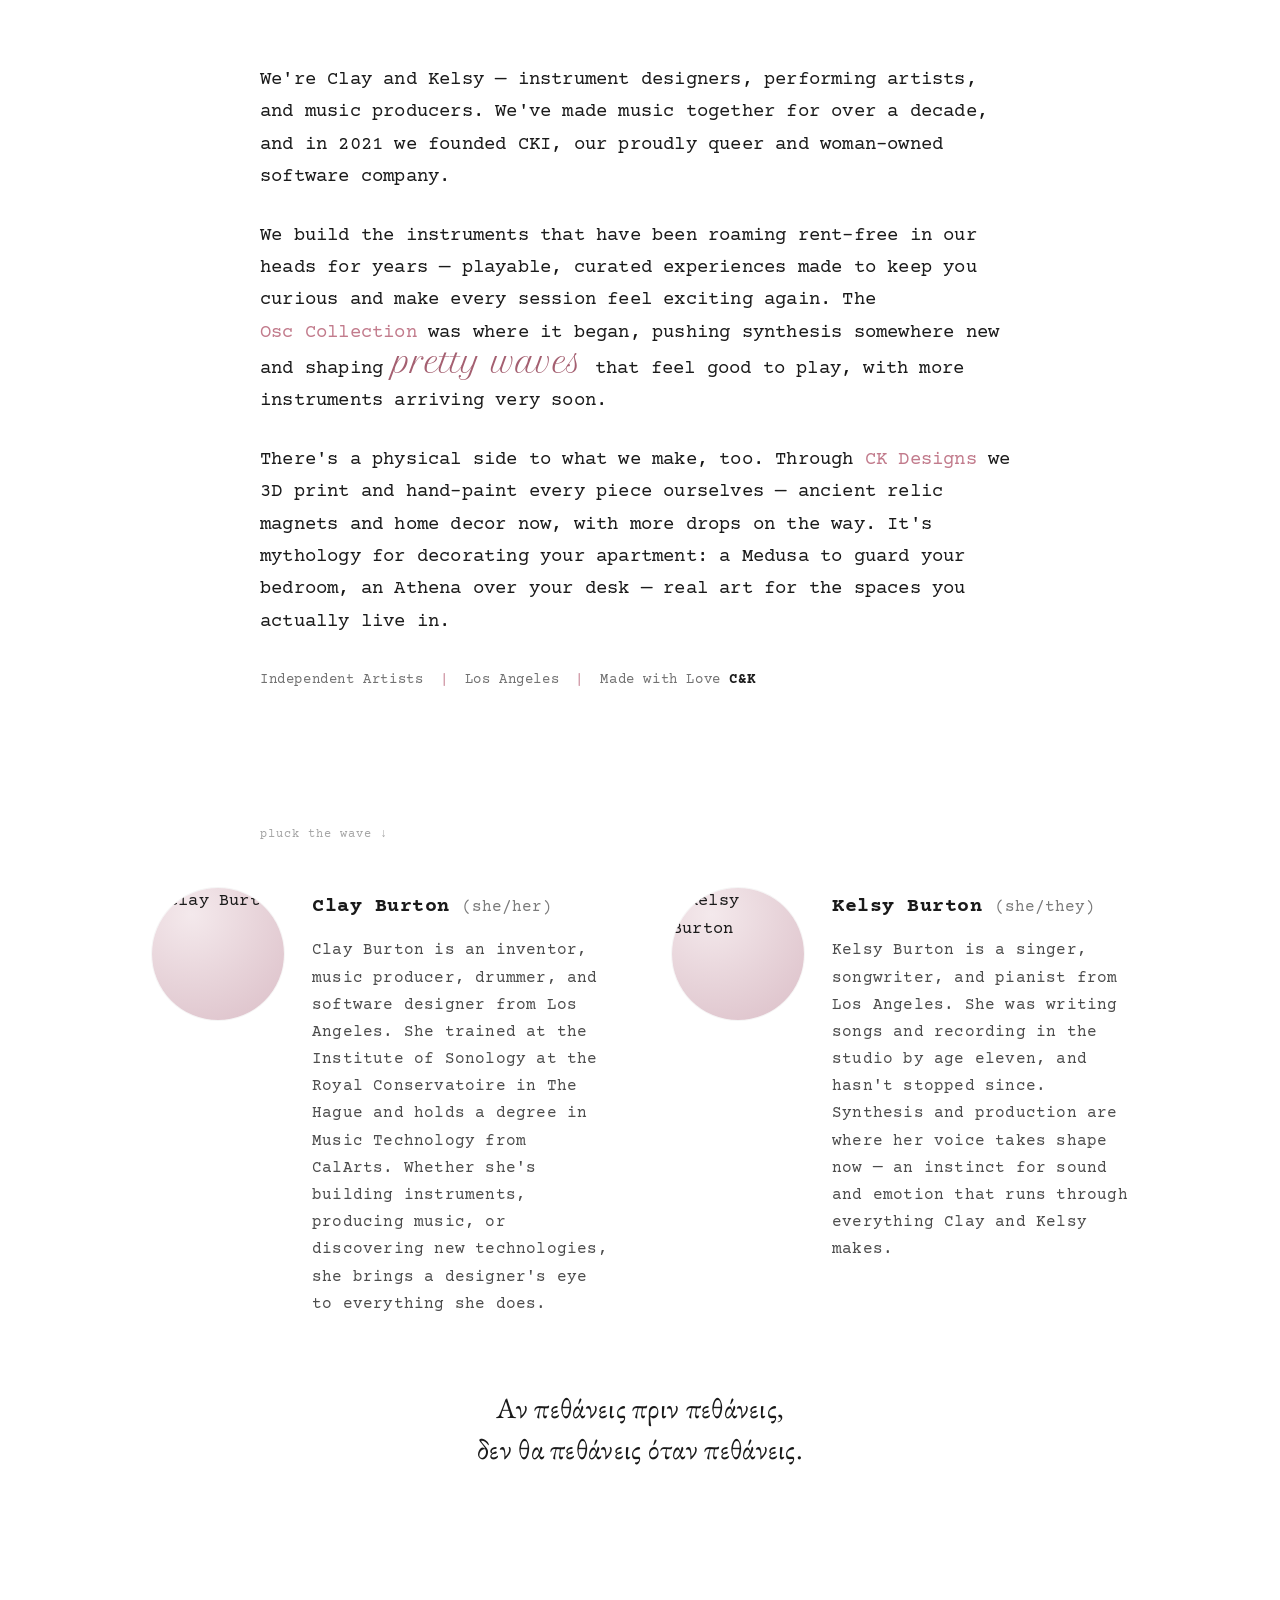
==== index.html @ 5204de0a "Sharpen the i am logo: use the vector SVG (white) instead of the 314px PNG Co-Authored-By: Claude Op" ====
<!DOCTYPE html>
<html lang="en">
<head>
<meta charset="UTF-8">
<meta name="viewport" content="width=device-width, initial-scale=1.0, viewport-fit=cover">
<title>About — Clay &amp; Kelsy · CKI</title>
<meta name="description" content="Clay and Kelsy — instrument designers, performing artists, and music producers. The story behind CKI and CK Designs.">
<meta name="theme-color" content="#ffffff">
<link rel="preconnect" href="https://fonts.googleapis.com">
<link rel="preconnect" href="https://fonts.gstatic.com" crossorigin>
<link href="https://fonts.googleapis.com/css2?family=Courier+Prime:ital,wght@0,400;0,700;1,400;1,700&family=EB+Garamond:ital@0;1&family=Petit+Formal+Script&display=swap" rel="stylesheet">
<link rel="stylesheet" href="styles.css?v=7">
<script type="importmap">
{ "imports": { "three": "https://cdn.jsdelivr.net/npm/three@0.185.1/build/three.module.js" } }
</script>
</head>
<body>
  <div id="stage">
    <canvas id="pollen" aria-hidden="true"></canvas>
    <div id="eggLayer" aria-hidden="true"></div>
    <div id="spot" aria-hidden="true"></div>

    <main class="wrap">

      <section class="intro">
        <p>We're Clay and Kelsy — instrument designers, performing artists, and music producers. We've made music together for over a decade, and in 2021 we founded CKI, our proudly queer and woman-owned software company.</p>
        <p>We build the instruments that have been roaming rent-free in our heads for years — playable, curated experiences made to keep you curious and make every session feel exciting again. The <span class="accent">Osc&nbsp;Collection</span> was where it began, pushing synthesis somewhere new and shaping <span class="wave" data-wave="pretty waves">pretty&nbsp;waves</span> that feel good to play, with more instruments arriving very soon.</p>
        <p>There's a physical side to what we make, too. Through <span class="accent">CK&nbsp;Designs</span> we 3D print and hand-paint every piece ourselves — ancient relic magnets and home decor now, with more drops on the way. It's mythology for decorating your apartment: a Medusa to guard your bedroom, an Athena over your desk — real art for the spaces you actually live in.</p>
        <p class="signature">Independent Artists <span class="sep">|</span> Los Angeles <span class="sep">|</span> Made with Love <span class="ck">C&amp;K</span></p>
      </section>

      <!-- playable "pretty wave" divider -->
      <div class="wavewrap" id="wavewrap">
        <canvas id="wave" aria-label="A playable waveform — pluck it" role="img"></canvas>
        <span class="wavehint" id="wavehint">pluck the wave &darr;</span>
      </div>

      <section class="bios">
        <article class="bio" data-bio>
          <div class="photo">
            <img src="https://i0.wp.com/clayandkelsy.com/wp-content/uploads/2023/09/035A2962EDIT1_0-1.jpg?resize=440,440&amp;ssl=1" alt="Clay Burton" loading="lazy" decoding="async" width="440" height="440">
          </div>
          <div>
            <h2 class="name">Clay Burton <span class="pro">(she/her)</span></h2>
            <p>Clay Burton is an inventor, music producer, drummer, and software designer from Los Angeles. She trained at the Institute of Sonology at the Royal Conservatoire in The Hague and holds a degree in Music Technology from CalArts. Whether she's building instruments, producing music, or discovering new technologies, she brings a designer's eye to everything she does.</p>
          </div>
        </article>

        <article class="bio" data-bio>
          <div class="photo">
            <img src="https://i0.wp.com/clayandkelsy.com/wp-content/uploads/2023/09/785EAE7A-D879-4A00-AA23-D8D601F6B9FB.jpg?resize=440,440&amp;ssl=1" alt="Kelsy Burton" loading="lazy" decoding="async" width="440" height="440">
          </div>
          <div>
            <h2 class="name">Kelsy Burton <span class="pro">(she/they)</span></h2>
            <p>Kelsy Burton is a singer, songwriter, and pianist from Los Angeles. She was writing songs and recording in the studio by age eleven, and hasn't stopped since. Synthesis and production are where her voice takes shape now — an instinct for sound and emotion that runs through everything Clay and Kelsy makes.</p>
          </div>
        </article>
      </section>

      <!-- the inscription — a quiet mystery below the bios (hover / tap to translate) -->
      <section class="inscription" aria-label="Inscription">
        <div class="mystery" id="mystery" tabindex="0" role="button" aria-label="Reveal the meaning of the inscription">
          <span class="m-greek">Αν πεθάνεις πριν πεθάνεις,<br>δεν θα πεθάνεις όταν πεθάνεις.</span>
          <span class="m-trans" id="mTrans"></span>
        </div>
      </section>

      <!-- the descent — a full-screen black doorway into "I am", lit by the spotlight -->
      <section class="doorway" id="descent" aria-label="I am">
        <div class="doorway-inner">
          <img class="iam-logo" src="assets/iam-title.svg?v=2" alt="I am" width="892" height="344" decoding="async">
          <a class="mark-btn" id="doorwayCta" href="https://clayandkelsy.com/i-am/" target="_top" rel="noopener">[ experience i am ]</a>
        </div>
      </section>

    </main>
  </div>

  <script type="module" src="app.js?v=11"></script>
</body>
</html>
---- styles.css ----
:root{
  --ink:#1a1a1a;
  --paper:#ffffff;
  --rose:#c27b8c;          /* the "Osc Collection" mauve */
  --rose-deep:#a45f70;
  --line:#e7e2e4;
  --mono:'Courier Prime','Courier New',monospace;
  --script:'Petit Formal Script',cursive;
  --serif:'EB Garamond',Georgia,'Times New Roman',serif;

  /* descent state — JS drives --t 0(white)..1(black); bg/fg lerp off it */
  --t:0;
  --bg:#ffffff;
  --fg:#1a1a1a;
  --soft:#3a3a3a;          /* softened body ink, recomputed by JS on descent */
}

*{box-sizing:border-box;}
html{-webkit-text-size-adjust:100%;}
html,body{background:var(--bg);}
body{
  margin:0;
  color:var(--fg);
  font-family:var(--mono);
  font-size:17px;
  line-height:1.65;
  letter-spacing:.2px;
  -webkit-font-smoothing:antialiased;
  overflow-x:hidden;
  transition:background .12s linear;
}

#stage{
  position:relative;
  min-height:100%;
  isolation:isolate;          /* keep blend modes contained to the stage */
}

/* ---- ambient pollen (three.js) ---- */
#pollen{
  position:absolute;
  inset:0;
  width:100%;
  height:100%;
  z-index:0;
  pointer-events:none;
  opacity:0;
  transition:opacity 1.1s ease;
}
#pollen.on{opacity:1;}

/* ---- hidden eggs revealed by the spotlight (margins only) ---- */
#eggLayer{
  position:absolute;
  inset:0;
  z-index:1;
  pointer-events:none;
  color:var(--rose-deep);
  font-family:var(--serif);
  font-style:italic;
  -webkit-mask:radial-gradient(circle 96px at var(--sx,-999px) var(--sy,-999px), #000 22%, transparent 74%);
          mask:radial-gradient(circle 96px at var(--sx,-999px) var(--sy,-999px), #000 22%, transparent 74%);
}
#eggLayer .egg{
  position:absolute;
  white-space:nowrap;
  font-size:16px;
  letter-spacing:.4px;
  opacity:.72;
  transform:translate(-50%,-50%);
  user-select:none;
}

/* ---- spotlight inversion lens ---- */
#spot{
  position:absolute;
  top:0;left:0;
  width:200px;height:200px;
  margin:-100px 0 0 -100px;      /* center on the point */
  border-radius:50%;
  background:radial-gradient(circle, rgba(255,255,255,.62) 0%, rgba(255,255,255,.44) 32%, rgba(255,255,255,.13) 56%, transparent 72%);
  mix-blend-mode:difference;
  pointer-events:none;
  z-index:6;
  opacity:0;
  transition:opacity .4s ease;
  will-change:transform;
}
#spot.on{opacity:calc(.9 * var(--sf,1));}

.wrap{
  position:relative;
  z-index:2;                     /* content above pollen + eggs, below the lens */
  max-width:1040px;
  margin:0 auto;
  padding:64px 32px 104px;
}

/* ---- intro ---- */
.intro{max-width:760px;margin:0 auto;font-size:19px;line-height:1.7;}
.intro p{margin:0;}
.intro p + p{margin-top:1.4em;}
.intro .signature{
  margin-top:2.2em;font-size:14px;letter-spacing:.6px;
  color:color-mix(in srgb, var(--fg) 62%, var(--bg));
}
.intro .signature .sep{color:var(--rose);margin:0 .55em;}
.intro .signature .ck{font-weight:700;color:var(--fg);}
.accent{color:var(--rose);}
.wave{
  font-family:var(--script);
  font-size:1.5em;
  color:var(--rose-deep);
  line-height:1;
  letter-spacing:0;
  cursor:pointer;
  white-space:nowrap;
}
.wave .wl{display:inline-block;will-change:transform;}

/* ---- playable "pretty wave" divider ---- */
.wavewrap{
  position:relative;
  max-width:760px;
  margin:52px auto 8px;
  touch-action:none;            /* let us pluck without the page scrolling */
}
#wave{
  display:block;
  width:100%;
  height:78px;
  cursor:crosshair;
}
.wavehint{
  display:block;
  margin-top:2px;
  font-size:12px;
  letter-spacing:1px;
  color:color-mix(in srgb, var(--fg) 40%, var(--bg));
  transition:opacity .5s ease;
}
.wavehint.gone{opacity:0;}

/* ---- bios ---- */
.bios{
  display:grid;
  grid-template-columns:1fr 1fr;
  gap:56px 64px;
  margin-top:44px;
}
.bio{
  display:grid;
  grid-template-columns:132px 1fr;
  gap:28px;
  align-items:start;
  transition:opacity .45s ease;
}
.bios.hovering .bio:not(.lit){opacity:.42;}   /* the other one recedes */
.photo{
  position:relative;
  width:132px;height:132px;
  border-radius:50%;
  overflow:hidden;
  background:radial-gradient(120% 120% at 30% 20%, #f4e9ec 0%, #e7d3d9 45%, #d8b9c3 100%);
  box-shadow:0 0 0 1px rgba(0,0,0,.04);
  transition:transform .5s cubic-bezier(.2,.7,.2,1), box-shadow .5s ease, filter .5s ease;
  will-change:transform;
}
.photo img{
  width:100%;height:100%;
  object-fit:cover;
  object-position:50% 30%;
  display:block;
}
.photo::after{                 /* fresnel-ish rim that lights up on hover */
  content:"";position:absolute;inset:0;border-radius:50%;
  box-shadow:inset 0 0 0 2px rgba(194,123,140,0), inset 0 0 22px rgba(194,123,140,0);
  transition:box-shadow .5s ease;
  pointer-events:none;
}
.bio.lit .photo{
  transform:scale(1.055);
  box-shadow:0 10px 34px rgba(164,95,112,.34), 0 0 46px rgba(194,123,140,.30);
  filter:saturate(1.08) brightness(1.03);
}
.bio.lit .photo::after{
  box-shadow:inset 0 0 0 2px rgba(194,123,140,.55), inset 0 0 26px rgba(232,190,202,.6);
}
.bio .name{
  font-weight:700;font-size:20px;letter-spacing:.5px;margin:2px 0 14px;
  transition:color .4s ease;
}
.bio.lit .name{color:var(--rose-deep);}
.bio .name .pro{font-weight:400;color:color-mix(in srgb,var(--fg) 58%,var(--bg));font-size:.8em;letter-spacing:0;}
.bio p{margin:0;font-size:16px;line-height:1.7;color:color-mix(in srgb,var(--fg) 78%,var(--bg));}

/* ---- inscription below the bios (hover / tap to reveal the translation) ---- */
.inscription{
  margin:70px auto 0;
  text-align:center;
}
.mystery{
  display:grid;justify-items:center;max-width:720px;margin:0 auto;
  cursor:pointer;font-family:var(--serif);
  font-size:clamp(21px,3.2vw,29px);line-height:1.4;letter-spacing:.3px;
  -webkit-tap-highlight-color:transparent;
}

/* ---- I am doorway (the descent) — a full-screen black album panel, spotlit ---- */
.doorway{
  min-height:640px;              /* JS overrides to the real viewport height so it centres */
  margin-top:72px;
  padding:48px 22px;
  display:flex;
  align-items:center;
  justify-content:center;
  text-align:center;
}
.doorway-inner{
  display:flex;
  flex-direction:column;
  align-items:center;
  gap:40px;
  opacity:calc(var(--t) * 1.35);   /* the whole "i am" moment fades up as you descend */
}
.iam-logo{
  width:clamp(180px,34vw,320px);      /* vector SVG — crisp at any size */
  height:auto;
  filter:drop-shadow(0 0 26px rgba(255,255,255,.16));
  user-select:none;
  -webkit-user-drag:none;
}
.mystery > span{grid-area:1 / 1;transition:opacity .65s ease;text-align:center;}
.m-greek{color:var(--fg);opacity:1;}
.m-trans{color:var(--rose-deep);opacity:0;font-style:italic;}
.mystery:hover .m-greek,.mystery:focus-visible .m-greek,.mystery.revealed .m-greek{opacity:0;}
.mystery:hover .m-trans,.mystery:focus-visible .m-trans,.mystery.revealed .m-trans{opacity:1;}
.mystery:focus-visible{outline:none;}

/* the home-page "[ experience i am ]" button, adapted to sit on the black */
.mark-btn{
  display:inline-block;
  pointer-events:auto;
  font-family:var(--mono);
  font-size:clamp(13px,1.5vw,15px);
  letter-spacing:.18em;
  text-transform:lowercase;
  text-decoration:none;
  color:#fff;
  border:1px solid rgba(255,255,255,.72);
  padding:.85em 1.7em;
  background:transparent;
  transition:background .14s ease, color .14s ease, transform .12s ease, border-color .14s ease;
}
.mark-btn:hover,.mark-btn:focus-visible{ background:#fff; color:#111; border-color:#fff; outline:none; }
.mark-btn:active{ transform:scale(.97); }

/* ---- responsive ---- */
@media (max-width:820px){
  .wrap{padding:44px 22px 84px;}
  .intro{font-size:17px;}
  .bios{grid-template-columns:1fr;gap:44px;margin-top:36px;}
  .bio{grid-template-columns:96px 1fr;gap:20px;}
  .photo{width:96px;height:96px;}
  .wavewrap{margin:44px 0 6px;}
  #wave{height:64px;}
}

/* motion */
@media (prefers-reduced-motion:no-preference){
  .intro,.bio,.wavewrap,.doorway{animation:rise .7s cubic-bezier(.2,.7,.2,1) both;}
  .bio:nth-child(2){animation-delay:.08s;}
  .wavewrap{animation-delay:.05s;}
  @keyframes rise{from{opacity:0;transform:translateY(10px);}to{opacity:1;transform:none;}}
}
@media (prefers-reduced-motion:reduce){
  #pollen{display:none;}
  body{transition:none;}
}
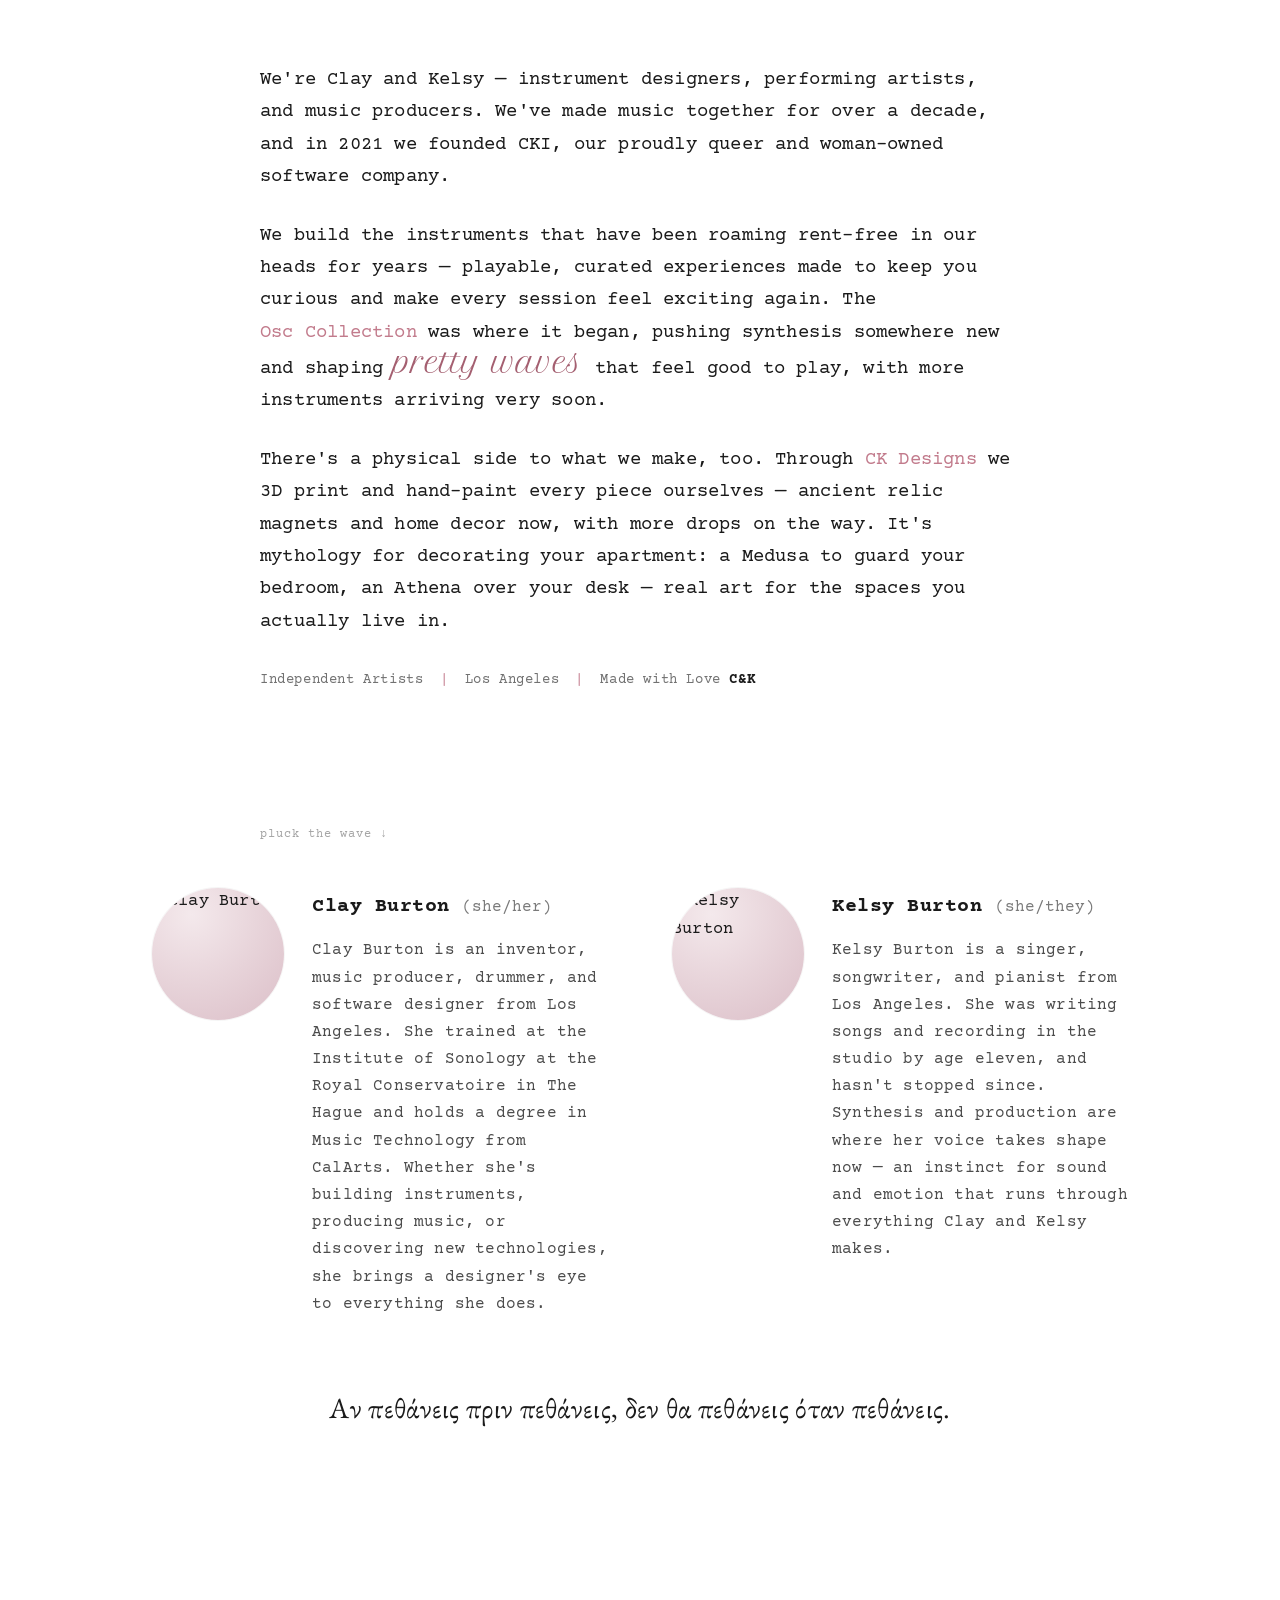
==== commit f6aa72d1: "Inscription single-line + hidden song lyrics in the dark descent - Greek inscription now one fit-to-" ====
--- a/index.html
+++ b/index.html
@@ -9,7 +9,7 @@
 <link rel="preconnect" href="https://fonts.googleapis.com">
 <link rel="preconnect" href="https://fonts.gstatic.com" crossorigin>
 <link href="https://fonts.googleapis.com/css2?family=Courier+Prime:ital,wght@0,400;0,700;1,400;1,700&family=EB+Garamond:ital@0;1&family=Petit+Formal+Script&display=swap" rel="stylesheet">
-<link rel="stylesheet" href="styles.css?v=7">
+<link rel="stylesheet" href="styles.css?v=11">
 <script type="importmap">
 { "imports": { "three": "https://cdn.jsdelivr.net/npm/three@0.185.1/build/three.module.js" } }
 </script>
@@ -60,7 +60,7 @@
       <!-- the inscription — a quiet mystery below the bios (hover / tap to translate) -->
       <section class="inscription" aria-label="Inscription">
         <div class="mystery" id="mystery" tabindex="0" role="button" aria-label="Reveal the meaning of the inscription">
-          <span class="m-greek">Αν πεθάνεις πριν πεθάνεις,<br>δεν θα πεθάνεις όταν πεθάνεις.</span>
+          <span class="m-greek">Αν πεθάνεις πριν πεθάνεις, δεν θα πεθάνεις όταν πεθάνεις.</span>
           <span class="m-trans" id="mTrans"></span>
         </div>
       </section>
@@ -76,6 +76,6 @@
     </main>
   </div>
 
-  <script type="module" src="app.js?v=11"></script>
+  <script type="module" src="app.js?v=13"></script>
 </body>
 </html>
--- a/styles.css
+++ b/styles.css
@@ -53,13 +53,13 @@
 #eggLayer{
   position:absolute;
   inset:0;
-  z-index:1;
+  z-index:7;                     /* above the spotlight lens so revealed text reads in true colour */
   pointer-events:none;
   color:var(--rose-deep);
   font-family:var(--serif);
   font-style:italic;
-  -webkit-mask:radial-gradient(circle 96px at var(--sx,-999px) var(--sy,-999px), #000 22%, transparent 74%);
-          mask:radial-gradient(circle 96px at var(--sx,-999px) var(--sy,-999px), #000 22%, transparent 74%);
+  -webkit-mask:radial-gradient(circle 165px at var(--sx,-999px) var(--sy,-999px), #000 34%, transparent 84%);
+          mask:radial-gradient(circle 165px at var(--sx,-999px) var(--sy,-999px), #000 34%, transparent 84%);
 }
 #eggLayer .egg{
   position:absolute;
@@ -70,15 +70,16 @@
   transform:translate(-50%,-50%);
   user-select:none;
 }
+#eggLayer .egg.egg-dark{ color:rgba(255,238,242,.95); opacity:.95; }   /* hidden lyrics on the black */
 
 /* ---- spotlight inversion lens ---- */
 #spot{
   position:absolute;
   top:0;left:0;
-  width:200px;height:200px;
-  margin:-100px 0 0 -100px;      /* center on the point */
+  width:150px;height:150px;
+  margin:-75px 0 0 -75px;         /* center on the point */
   border-radius:50%;
-  background:radial-gradient(circle, rgba(255,255,255,.62) 0%, rgba(255,255,255,.44) 32%, rgba(255,255,255,.13) 56%, transparent 72%);
+  background:radial-gradient(circle, rgba(255,255,255,.58) 0%, rgba(255,255,255,.36) 34%, rgba(255,255,255,.1) 58%, transparent 74%);
   mix-blend-mode:difference;
   pointer-events:none;
   z-index:6;
@@ -230,7 +231,7 @@
   user-select:none;
   -webkit-user-drag:none;
 }
-.mystery > span{grid-area:1 / 1;transition:opacity .65s ease;text-align:center;}
+.mystery > span{grid-area:1 / 1;transition:opacity .65s ease;text-align:center;white-space:nowrap;}
 .m-greek{color:var(--fg);opacity:1;}
 .m-trans{color:var(--rose-deep);opacity:0;font-style:italic;}
 .mystery:hover .m-greek,.mystery:focus-visible .m-greek,.mystery.revealed .m-greek{opacity:0;}
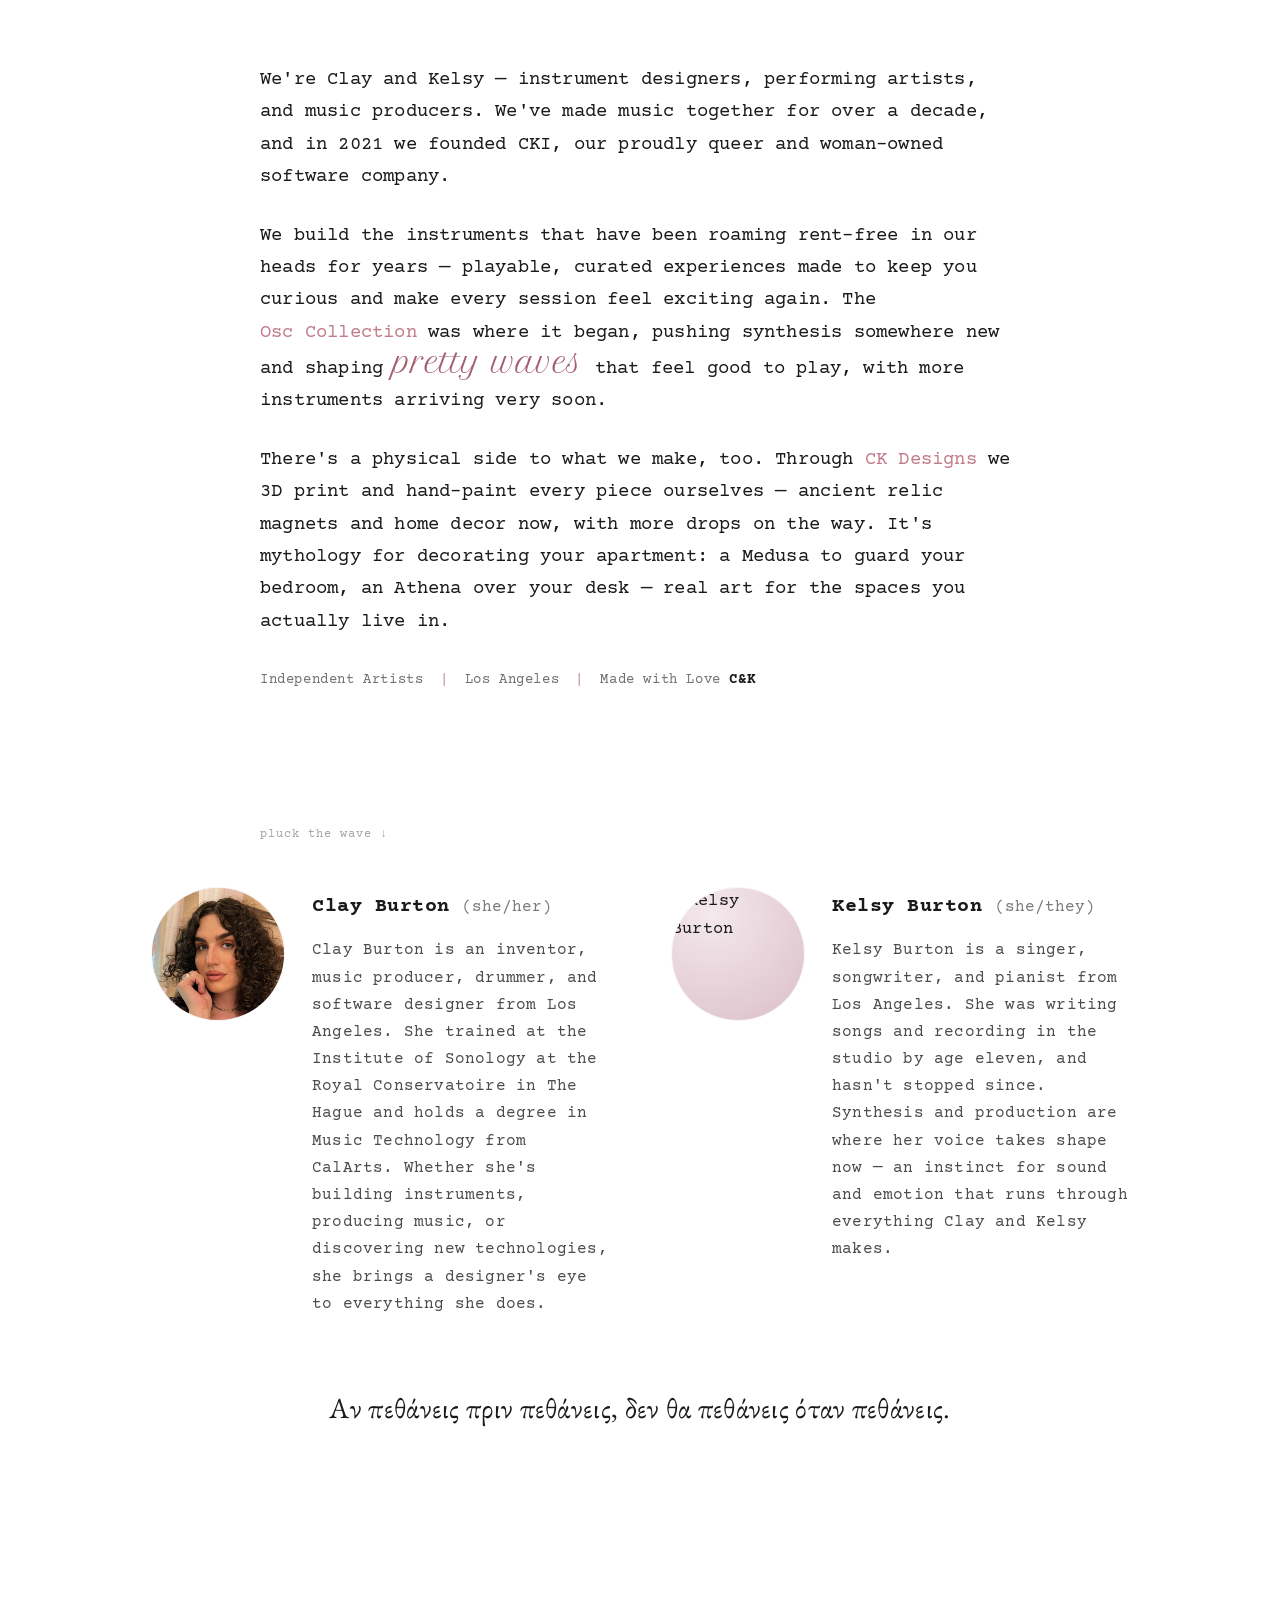
==== commit fe37955e: "Clay's new portrait (IMG_4805, face-cropped 60KB) + hover-invert photos + longer pluck release - swa" ====
--- a/index.html
+++ b/index.html
@@ -9,7 +9,7 @@
 <link rel="preconnect" href="https://fonts.googleapis.com">
 <link rel="preconnect" href="https://fonts.gstatic.com" crossorigin>
 <link href="https://fonts.googleapis.com/css2?family=Courier+Prime:ital,wght@0,400;0,700;1,400;1,700&family=EB+Garamond:ital@0;1&family=Petit+Formal+Script&display=swap" rel="stylesheet">
-<link rel="stylesheet" href="styles.css?v=11">
+<link rel="stylesheet" href="styles.css?v=12">
 <script type="importmap">
 { "imports": { "three": "https://cdn.jsdelivr.net/npm/three@0.185.1/build/three.module.js" } }
 </script>
@@ -38,7 +38,7 @@
       <section class="bios">
         <article class="bio" data-bio>
           <div class="photo">
-            <img src="https://i0.wp.com/clayandkelsy.com/wp-content/uploads/2023/09/035A2962EDIT1_0-1.jpg?resize=440,440&amp;ssl=1" alt="Clay Burton" loading="lazy" decoding="async" width="440" height="440">
+            <img src="assets/clay.jpg?v=1" alt="Clay Burton" loading="lazy" decoding="async" width="520" height="520">
           </div>
           <div>
             <h2 class="name">Clay Burton <span class="pro">(she/her)</span></h2>
@@ -76,6 +76,6 @@
     </main>
   </div>
 
-  <script type="module" src="app.js?v=13"></script>
+  <script type="module" src="app.js?v=14"></script>
 </body>
 </html>
--- a/styles.css
+++ b/styles.css
@@ -172,7 +172,9 @@
   object-fit:cover;
   object-position:50% 30%;
   display:block;
-}
+  transition:filter .45s ease;
+}
+.bio.lit .photo img{ filter:invert(1); }   /* hover = photo negative, echoing the descent's inversion */
 .photo::after{                 /* fresnel-ish rim that lights up on hover */
   content:"";position:absolute;inset:0;border-radius:50%;
   box-shadow:inset 0 0 0 2px rgba(194,123,140,0), inset 0 0 22px rgba(194,123,140,0);
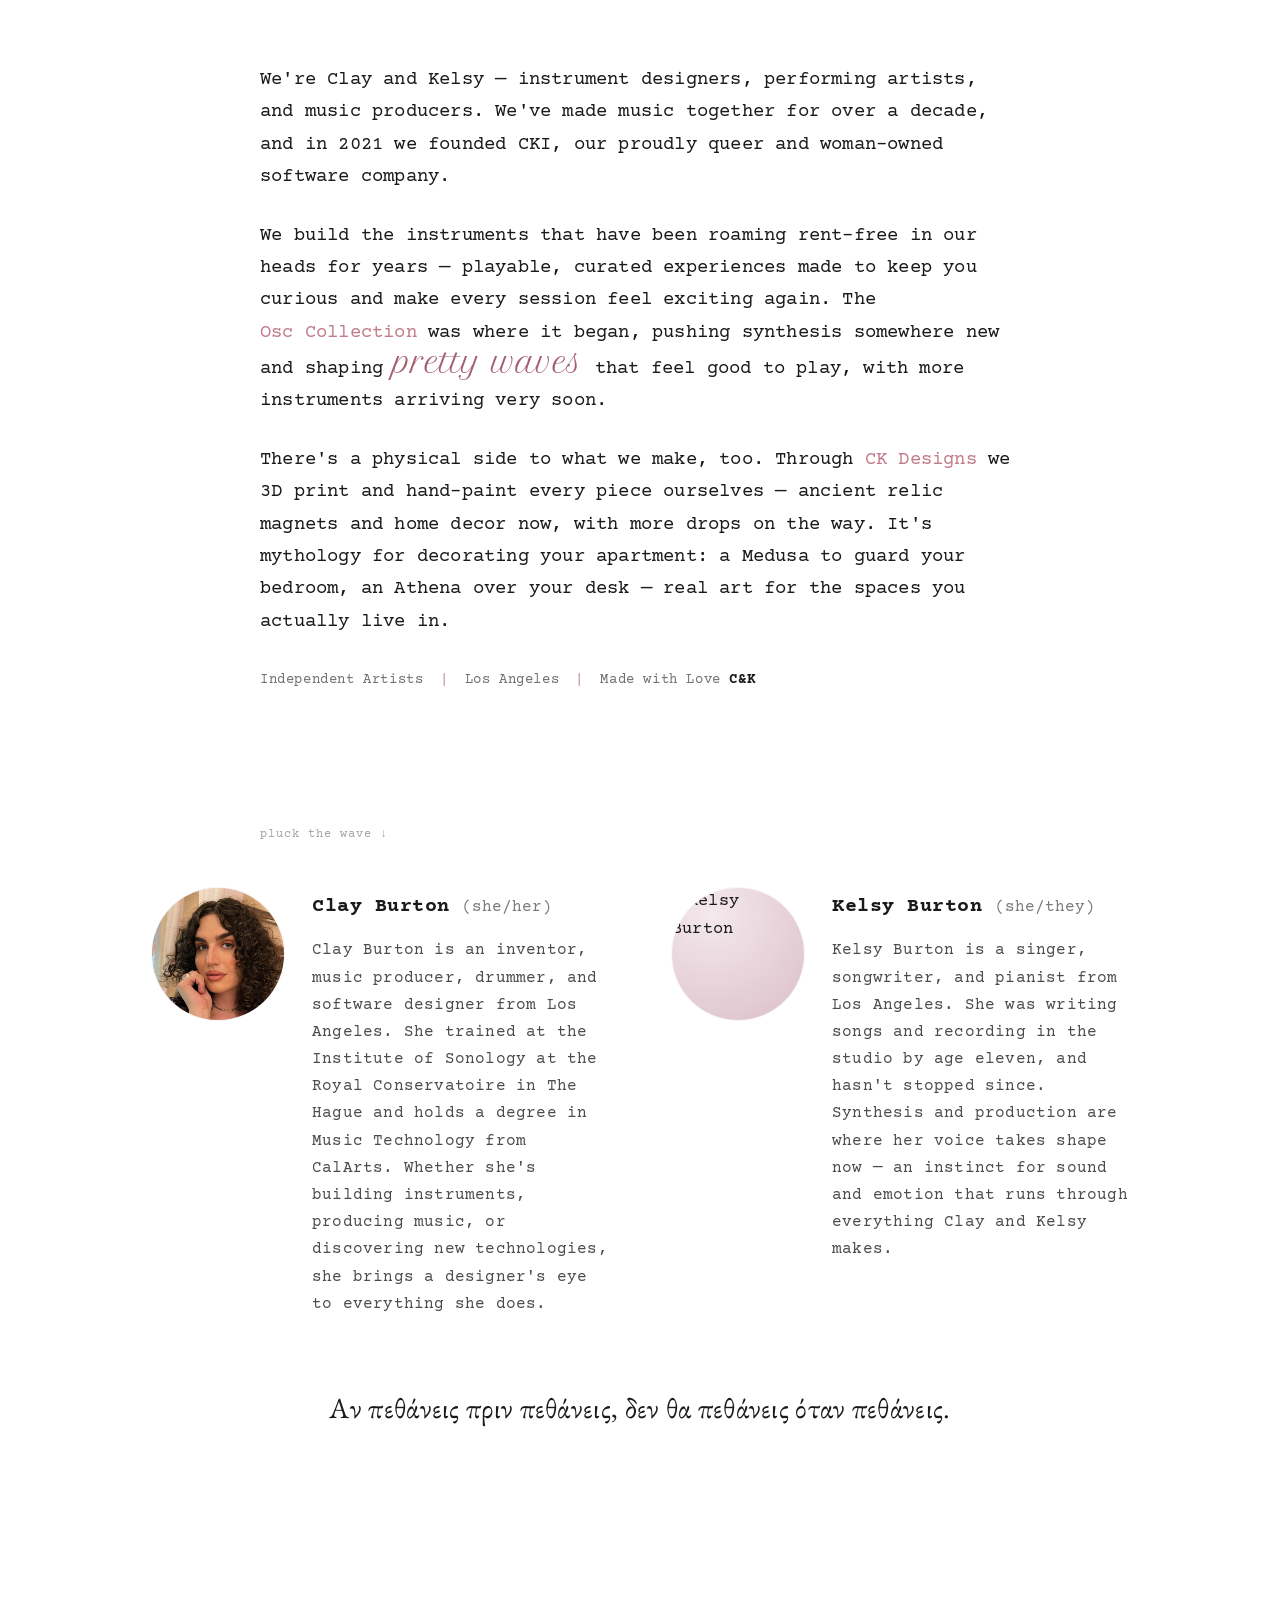
==== commit 2383293a: "Review round 2: normal photos, real lyrics in the black only, exact i-am spotlight, reasonable spaci" ====
--- a/index.html
+++ b/index.html
@@ -9,7 +9,7 @@
 <link rel="preconnect" href="https://fonts.googleapis.com">
 <link rel="preconnect" href="https://fonts.gstatic.com" crossorigin>
 <link href="https://fonts.googleapis.com/css2?family=Courier+Prime:ital,wght@0,400;0,700;1,400;1,700&family=EB+Garamond:ital@0;1&family=Petit+Formal+Script&display=swap" rel="stylesheet">
-<link rel="stylesheet" href="styles.css?v=12">
+<link rel="stylesheet" href="styles.css?v=14">
 <script type="importmap">
 { "imports": { "three": "https://cdn.jsdelivr.net/npm/three@0.185.1/build/three.module.js" } }
 </script>
@@ -76,6 +76,6 @@
     </main>
   </div>
 
-  <script type="module" src="app.js?v=14"></script>
+  <script type="module" src="app.js?v=16"></script>
 </body>
 </html>
--- a/styles.css
+++ b/styles.css
@@ -7,6 +7,7 @@
   --mono:'Courier Prime','Courier New',monospace;
   --script:'Petit Formal Script',cursive;
   --serif:'EB Garamond',Georgia,'Times New Roman',serif;
+  --disc-r:48px;           /* spotlight radius — matches experience-i-am; mask radius MUST equal it */
 
   /* descent state — JS drives --t 0(white)..1(black); bg/fg lerp off it */
   --t:0;
@@ -53,13 +54,13 @@
 #eggLayer{
   position:absolute;
   inset:0;
-  z-index:7;                     /* above the spotlight lens so revealed text reads in true colour */
-  pointer-events:none;
-  color:var(--rose-deep);
+  z-index:5;                     /* BELOW the disc, so the difference lens inverts what it reveals */
+  pointer-events:none;
+  color:#fff;                    /* white lyrics on black -> the disc inverts them to black-on-white */
   font-family:var(--serif);
   font-style:italic;
-  -webkit-mask:radial-gradient(circle 165px at var(--sx,-999px) var(--sy,-999px), #000 34%, transparent 84%);
-          mask:radial-gradient(circle 165px at var(--sx,-999px) var(--sy,-999px), #000 34%, transparent 84%);
+  -webkit-mask:radial-gradient(circle var(--disc-r) at var(--sx,-999px) var(--sy,-999px), #000 72%, transparent 100%);
+          mask:radial-gradient(circle var(--disc-r) at var(--sx,-999px) var(--sy,-999px), #000 72%, transparent 100%);
 }
 #eggLayer .egg{
   position:absolute;
@@ -70,24 +71,26 @@
   transform:translate(-50%,-50%);
   user-select:none;
 }
-#eggLayer .egg.egg-dark{ color:rgba(255,238,242,.95); opacity:.95; }   /* hidden lyrics on the black */
+#eggLayer .egg.egg-dark{ color:#fff; opacity:1; }   /* full white so the disc inverts to crisp black text */
 
 /* ---- spotlight inversion lens ---- */
-#spot{
-  position:absolute;
-  top:0;left:0;
-  width:150px;height:150px;
-  margin:-75px 0 0 -75px;         /* center on the point */
+#spot{                            /* the exact experience-i-am spotlight: solid white difference disc */
+  position:absolute;
+  left:var(--sx,-999px);
+  top:var(--sy,-999px);
+  width:calc(var(--disc-r) * 2);
+  height:calc(var(--disc-r) * 2);
   border-radius:50%;
-  background:radial-gradient(circle, rgba(255,255,255,.58) 0%, rgba(255,255,255,.36) 34%, rgba(255,255,255,.1) 58%, transparent 74%);
-  mix-blend-mode:difference;
+  background:#fff;
+  mix-blend-mode:difference;      /* inverts whatever sits beneath */
+  transform:translate(-50%,-50%);
   pointer-events:none;
   z-index:6;
   opacity:0;
-  transition:opacity .4s ease;
-  will-change:transform;
-}
-#spot.on{opacity:calc(.9 * var(--sf,1));}
+  transition:opacity .45s ease;
+  will-change:left,top;
+}
+body.spot-dark #spot.on{opacity:1;}   /* only in the black descent, where the search happens */
 
 .wrap{
   position:relative;
@@ -172,9 +175,7 @@
   object-fit:cover;
   object-position:50% 30%;
   display:block;
-  transition:filter .45s ease;
-}
-.bio.lit .photo img{ filter:invert(1); }   /* hover = photo negative, echoing the descent's inversion */
+}
 .photo::after{                 /* fresnel-ish rim that lights up on hover */
   content:"";position:absolute;inset:0;border-radius:50%;
   box-shadow:inset 0 0 0 2px rgba(194,123,140,0), inset 0 0 22px rgba(194,123,140,0);
@@ -211,12 +212,12 @@
 
 /* ---- I am doorway (the descent) — a full-screen black album panel, spotlit ---- */
 .doorway{
-  min-height:640px;              /* JS overrides to the real viewport height so it centres */
-  margin-top:72px;
-  padding:48px 22px;
+  margin-top:56px;
+  /* tall black "void" above (room to search + reaches full black on scroll); small trailing space below */
+  padding:440px 22px 96px;
   display:flex;
+  flex-direction:column;
   align-items:center;
-  justify-content:center;
   text-align:center;
 }
 .doorway-inner{
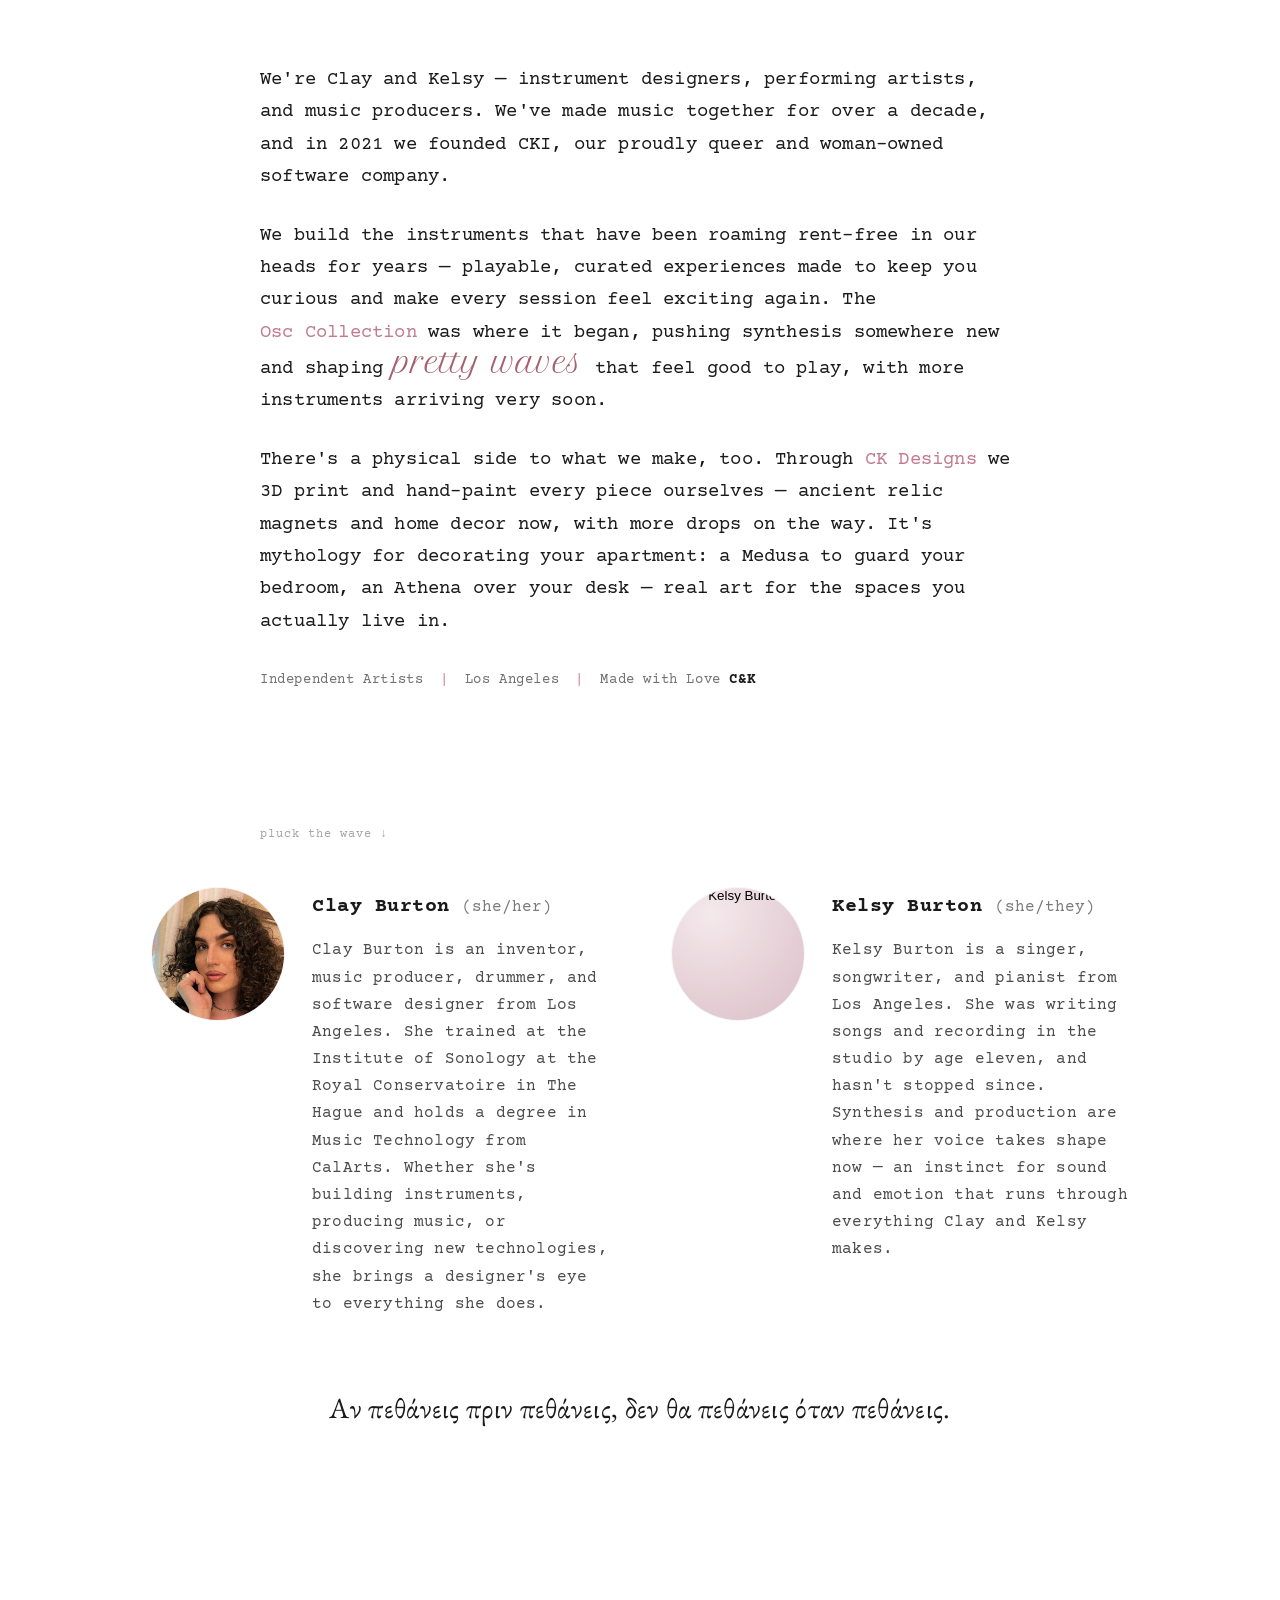
==== commit 4f136fdf: "Lock spotlight to cursor on scroll, even doorway padding, clickable photo lightbox - spotlight stays" ====
--- a/index.html
+++ b/index.html
@@ -9,7 +9,7 @@
 <link rel="preconnect" href="https://fonts.googleapis.com">
 <link rel="preconnect" href="https://fonts.gstatic.com" crossorigin>
 <link href="https://fonts.googleapis.com/css2?family=Courier+Prime:ital,wght@0,400;0,700;1,400;1,700&family=EB+Garamond:ital@0;1&family=Petit+Formal+Script&display=swap" rel="stylesheet">
-<link rel="stylesheet" href="styles.css?v=14">
+<link rel="stylesheet" href="styles.css?v=16">
 <script type="importmap">
 { "imports": { "three": "https://cdn.jsdelivr.net/npm/three@0.185.1/build/three.module.js" } }
 </script>
@@ -37,9 +37,9 @@
 
       <section class="bios">
         <article class="bio" data-bio>
-          <div class="photo">
-            <img src="assets/clay.jpg?v=1" alt="Clay Burton" loading="lazy" decoding="async" width="520" height="520">
-          </div>
+          <button class="photo" type="button" aria-label="View a larger photo of Clay Burton">
+            <img src="assets/clay.jpg?v=1" data-full="assets/clay-lg.jpg?v=1" alt="Clay Burton" loading="lazy" decoding="async" width="520" height="520">
+          </button>
           <div>
             <h2 class="name">Clay Burton <span class="pro">(she/her)</span></h2>
             <p>Clay Burton is an inventor, music producer, drummer, and software designer from Los Angeles. She trained at the Institute of Sonology at the Royal Conservatoire in The Hague and holds a degree in Music Technology from CalArts. Whether she's building instruments, producing music, or discovering new technologies, she brings a designer's eye to everything she does.</p>
@@ -47,9 +47,9 @@
         </article>
 
         <article class="bio" data-bio>
-          <div class="photo">
-            <img src="https://i0.wp.com/clayandkelsy.com/wp-content/uploads/2023/09/785EAE7A-D879-4A00-AA23-D8D601F6B9FB.jpg?resize=440,440&amp;ssl=1" alt="Kelsy Burton" loading="lazy" decoding="async" width="440" height="440">
-          </div>
+          <button class="photo" type="button" aria-label="View a larger photo of Kelsy Burton">
+            <img src="https://i0.wp.com/clayandkelsy.com/wp-content/uploads/2023/09/785EAE7A-D879-4A00-AA23-D8D601F6B9FB.jpg?resize=440,440&amp;ssl=1" data-full="https://i0.wp.com/clayandkelsy.com/wp-content/uploads/2023/09/785EAE7A-D879-4A00-AA23-D8D601F6B9FB.jpg?w=820&amp;ssl=1" alt="Kelsy Burton" loading="lazy" decoding="async" width="440" height="440">
+          </button>
           <div>
             <h2 class="name">Kelsy Burton <span class="pro">(she/they)</span></h2>
             <p>Kelsy Burton is a singer, songwriter, and pianist from Los Angeles. She was writing songs and recording in the studio by age eleven, and hasn't stopped since. Synthesis and production are where her voice takes shape now — an instinct for sound and emotion that runs through everything Clay and Kelsy makes.</p>
@@ -74,8 +74,10 @@
       </section>
 
     </main>
+
+    <div id="lightbox" aria-hidden="true"><img id="lightboxImg" alt=""></div>
   </div>
 
-  <script type="module" src="app.js?v=16"></script>
+  <script type="module" src="app.js?v=17"></script>
 </body>
 </html>
--- a/styles.css
+++ b/styles.css
@@ -117,7 +117,7 @@
   color:var(--rose-deep);
   line-height:1;
   letter-spacing:0;
-  cursor:pointer;
+  cursor:text;              /* it's a word in a sentence, not a link — no pointer hand */
   white-space:nowrap;
 }
 .wave .wl{display:inline-block;will-change:transform;}
@@ -165,11 +165,14 @@
   width:132px;height:132px;
   border-radius:50%;
   overflow:hidden;
+  border:0;padding:0;-webkit-appearance:none;appearance:none;   /* it's a <button> */
+  cursor:zoom-in;                                                /* click to enlarge */
   background:radial-gradient(120% 120% at 30% 20%, #f4e9ec 0%, #e7d3d9 45%, #d8b9c3 100%);
   box-shadow:0 0 0 1px rgba(0,0,0,.04);
   transition:transform .5s cubic-bezier(.2,.7,.2,1), box-shadow .5s ease, filter .5s ease;
   will-change:transform;
 }
+.photo:focus-visible{outline:2px solid var(--rose);outline-offset:4px;}
 .photo img{
   width:100%;height:100%;
   object-fit:cover;
@@ -205,7 +208,7 @@
 }
 .mystery{
   display:grid;justify-items:center;max-width:720px;margin:0 auto;
-  cursor:pointer;font-family:var(--serif);
+  cursor:default;font-family:var(--serif);   /* reveal-on-hover, not a link — no pointer hand */
   font-size:clamp(21px,3.2vw,29px);line-height:1.4;letter-spacing:.3px;
   -webkit-tap-highlight-color:transparent;
 }
@@ -213,8 +216,7 @@
 /* ---- I am doorway (the descent) — a full-screen black album panel, spotlit ---- */
 .doorway{
   margin-top:56px;
-  /* tall black "void" above (room to search + reaches full black on scroll); small trailing space below */
-  padding:440px 22px 96px;
+  padding:220px 22px 220px;      /* even top + bottom so the "i am" moment reads balanced */
   display:flex;
   flex-direction:column;
   align-items:center;
@@ -259,6 +261,38 @@
 .mark-btn:hover,.mark-btn:focus-visible{ background:#fff; color:#111; border-color:#fff; outline:none; }
 .mark-btn:active{ transform:scale(.97); }
 
+/* ---- photo lightbox (no position:fixed — banned inside the WP iframe) ---- */
+#lightbox{
+  position:absolute;
+  inset:0;
+  z-index:60;
+  display:flex;
+  pointer-events:none;
+  opacity:0;
+  visibility:hidden;
+  background:rgba(7,6,9,.9);
+  -webkit-backdrop-filter:blur(6px);
+  backdrop-filter:blur(6px);
+  transition:opacity .28s ease, visibility 0s linear .28s;
+  cursor:zoom-out;
+}
+#lightbox.open{ opacity:1; visibility:visible; pointer-events:auto; transition:opacity .28s ease; }
+#lightboxImg{
+  position:absolute;
+  left:50%;
+  top:var(--ly,50%);
+  transform:translate(-50%,-50%) scale(.96);
+  max-width:min(84vw,430px);
+  max-height:calc(var(--lvh,640px) * 0.82);
+  width:auto;height:auto;
+  border:6px solid #fff;
+  border-radius:8px;
+  box-shadow:0 30px 80px rgba(0,0,0,.6);
+  opacity:0;
+  transition:transform .3s cubic-bezier(.2,.7,.2,1), opacity .3s ease;
+}
+#lightbox.open #lightboxImg{ transform:translate(-50%,-50%) scale(1); opacity:1; }
+
 /* ---- responsive ---- */
 @media (max-width:820px){
   .wrap{padding:44px 22px 84px;}
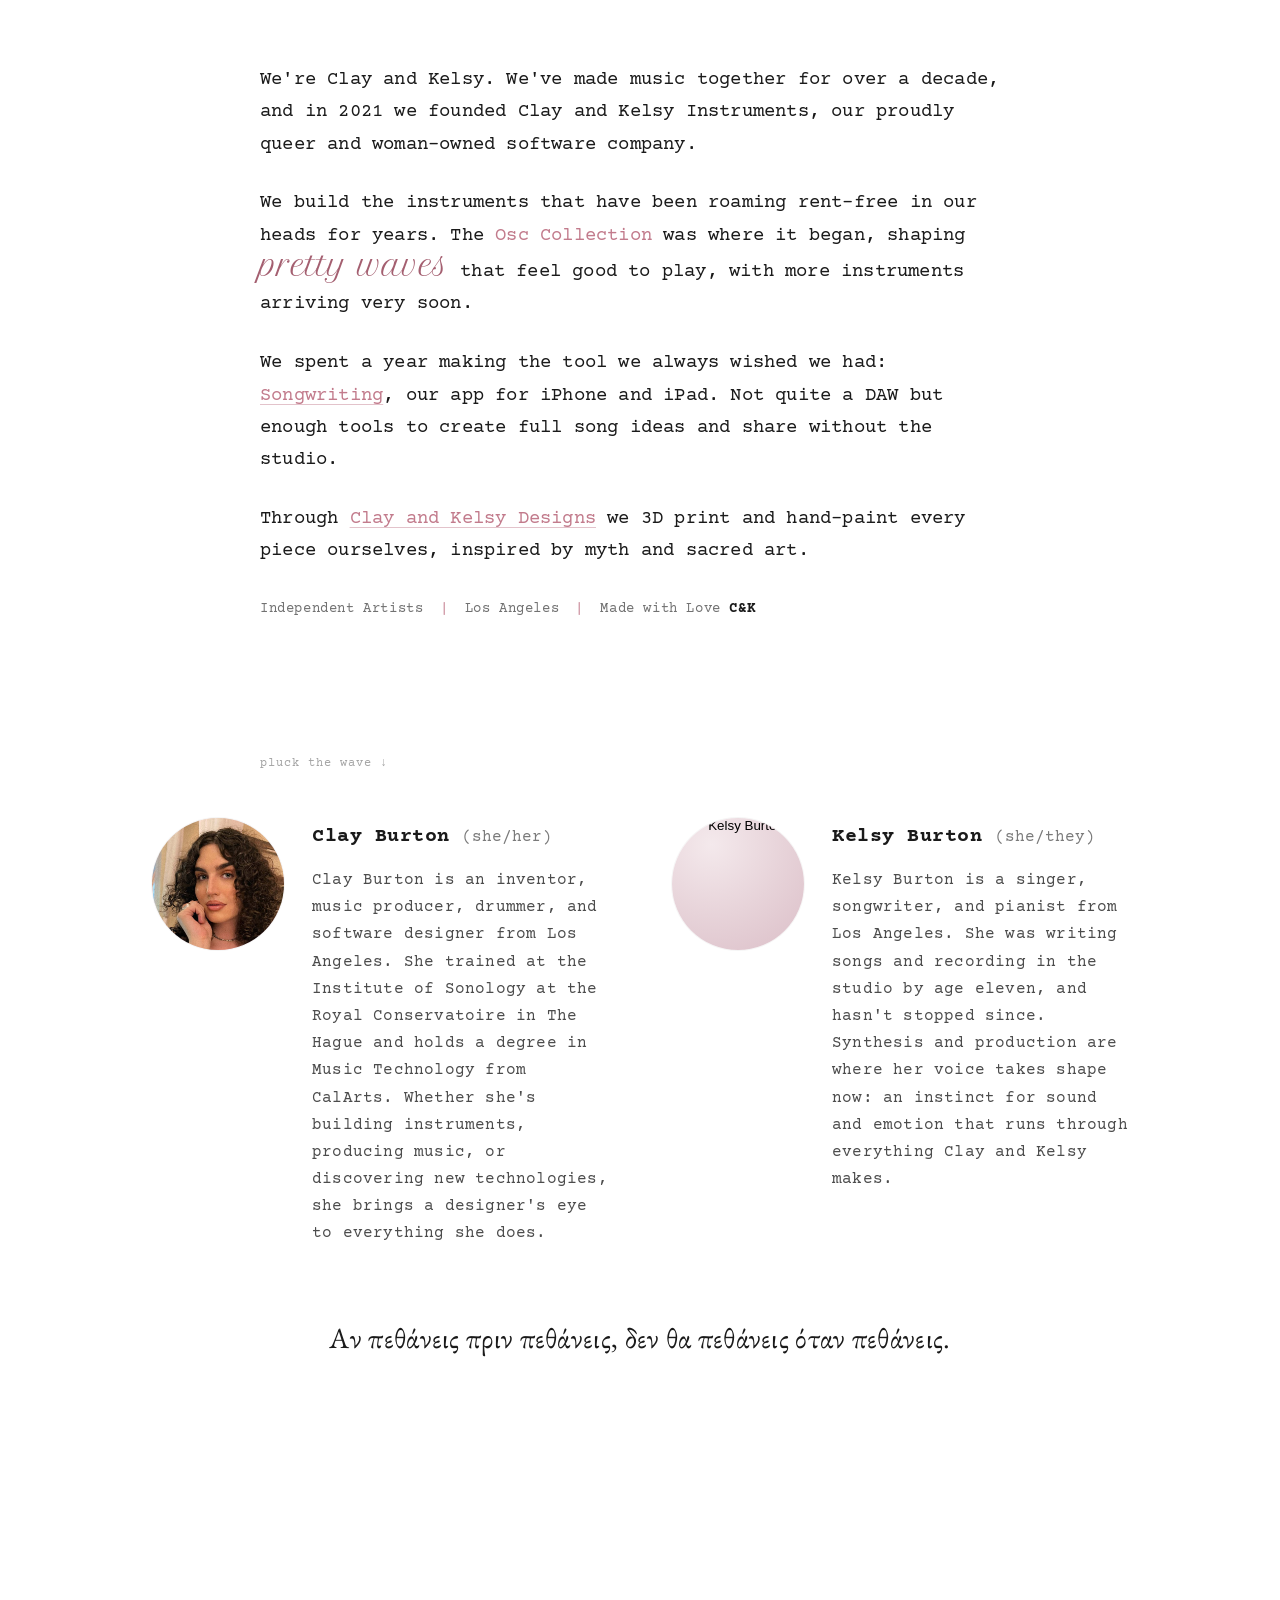
==== commit acb9255e: "About: Kelsy's new intro, with Songwriting and Clay and Kelsy Designs links Kelsy's approved text (N" ====
--- a/index.html
+++ b/index.html
@@ -3,13 +3,13 @@
 <head>
 <meta charset="UTF-8">
 <meta name="viewport" content="width=device-width, initial-scale=1.0, viewport-fit=cover">
-<title>About — Clay &amp; Kelsy · CKI</title>
-<meta name="description" content="Clay and Kelsy — instrument designers, performing artists, and music producers. The story behind CKI and CK Designs.">
+<title>About | Clay and Kelsy</title>
+<meta name="description" content="Clay and Kelsy: instrument designers, performing artists, and music producers. The story behind Clay and Kelsy Instruments and Clay and Kelsy Designs.">
 <meta name="theme-color" content="#ffffff">
 <link rel="preconnect" href="https://fonts.googleapis.com">
 <link rel="preconnect" href="https://fonts.gstatic.com" crossorigin>
 <link href="https://fonts.googleapis.com/css2?family=Courier+Prime:ital,wght@0,400;0,700;1,400;1,700&family=EB+Garamond:ital@0;1&family=Petit+Formal+Script&display=swap" rel="stylesheet">
-<link rel="stylesheet" href="styles.css?v=16">
+<link rel="stylesheet" href="styles.css?v=17">
 <script type="importmap">
 { "imports": { "three": "https://cdn.jsdelivr.net/npm/three@0.185.1/build/three.module.js" } }
 </script>
@@ -23,9 +23,10 @@
     <main class="wrap">
 
       <section class="intro">
-        <p>We're Clay and Kelsy — instrument designers, performing artists, and music producers. We've made music together for over a decade, and in 2021 we founded CKI, our proudly queer and woman-owned software company.</p>
-        <p>We build the instruments that have been roaming rent-free in our heads for years — playable, curated experiences made to keep you curious and make every session feel exciting again. The <span class="accent">Osc&nbsp;Collection</span> was where it began, pushing synthesis somewhere new and shaping <span class="wave" data-wave="pretty waves">pretty&nbsp;waves</span> that feel good to play, with more instruments arriving very soon.</p>
-        <p>There's a physical side to what we make, too. Through <span class="accent">CK&nbsp;Designs</span> we 3D print and hand-paint every piece ourselves — ancient relic magnets and home decor now, with more drops on the way. It's mythology for decorating your apartment: a Medusa to guard your bedroom, an Athena over your desk — real art for the spaces you actually live in.</p>
+        <p>We're Clay and Kelsy. We've made music together for over a decade, and in 2021 we founded Clay and Kelsy Instruments, our proudly queer and woman-owned software company.</p>
+        <p>We build the instruments that have been roaming rent-free in our heads for years. The <span class="accent">Osc&nbsp;Collection</span> was where it began, shaping <span class="wave" data-wave="pretty waves">pretty&nbsp;waves</span> that feel good to play, with more instruments arriving very soon.</p>
+        <p>We spent a year making the tool we always wished we had: <a class="accent" href="https://songwriting.clayandkelsy.com/" target="_top">Songwriting</a>, our app for iPhone and iPad. Not quite a DAW but enough tools to create full song ideas and share without the studio.</p>
+        <p>Through <a class="accent" href="https://clayandkelsy.com/designs/" target="_top">Clay and Kelsy Designs</a> we 3D print and hand-paint every piece ourselves, inspired by myth and sacred art.</p>
         <p class="signature">Independent Artists <span class="sep">|</span> Los Angeles <span class="sep">|</span> Made with Love <span class="ck">C&amp;K</span></p>
       </section>
 
@@ -52,7 +53,7 @@
           </button>
           <div>
             <h2 class="name">Kelsy Burton <span class="pro">(she/they)</span></h2>
-            <p>Kelsy Burton is a singer, songwriter, and pianist from Los Angeles. She was writing songs and recording in the studio by age eleven, and hasn't stopped since. Synthesis and production are where her voice takes shape now — an instinct for sound and emotion that runs through everything Clay and Kelsy makes.</p>
+            <p>Kelsy Burton is a singer, songwriter, and pianist from Los Angeles. She was writing songs and recording in the studio by age eleven, and hasn't stopped since. Synthesis and production are where her voice takes shape now: an instinct for sound and emotion that runs through everything Clay and Kelsy makes.</p>
           </div>
         </article>
       </section>
--- a/styles.css
+++ b/styles.css
@@ -111,6 +111,9 @@
 .intro .signature .sep{color:var(--rose);margin:0 .55em;}
 .intro .signature .ck{font-weight:700;color:var(--fg);}
 .accent{color:var(--rose);}
+.intro a.accent{text-decoration:underline;text-decoration-thickness:1px;text-underline-offset:.2em;text-decoration-color:color-mix(in srgb,var(--rose) 45%,transparent);}
+.intro a.accent:hover{text-decoration-color:var(--rose);}
+.intro a.accent:focus-visible{outline:2px solid var(--rose);outline-offset:3px;border-radius:2px;}
 .wave{
   font-family:var(--script);
   font-size:1.5em;
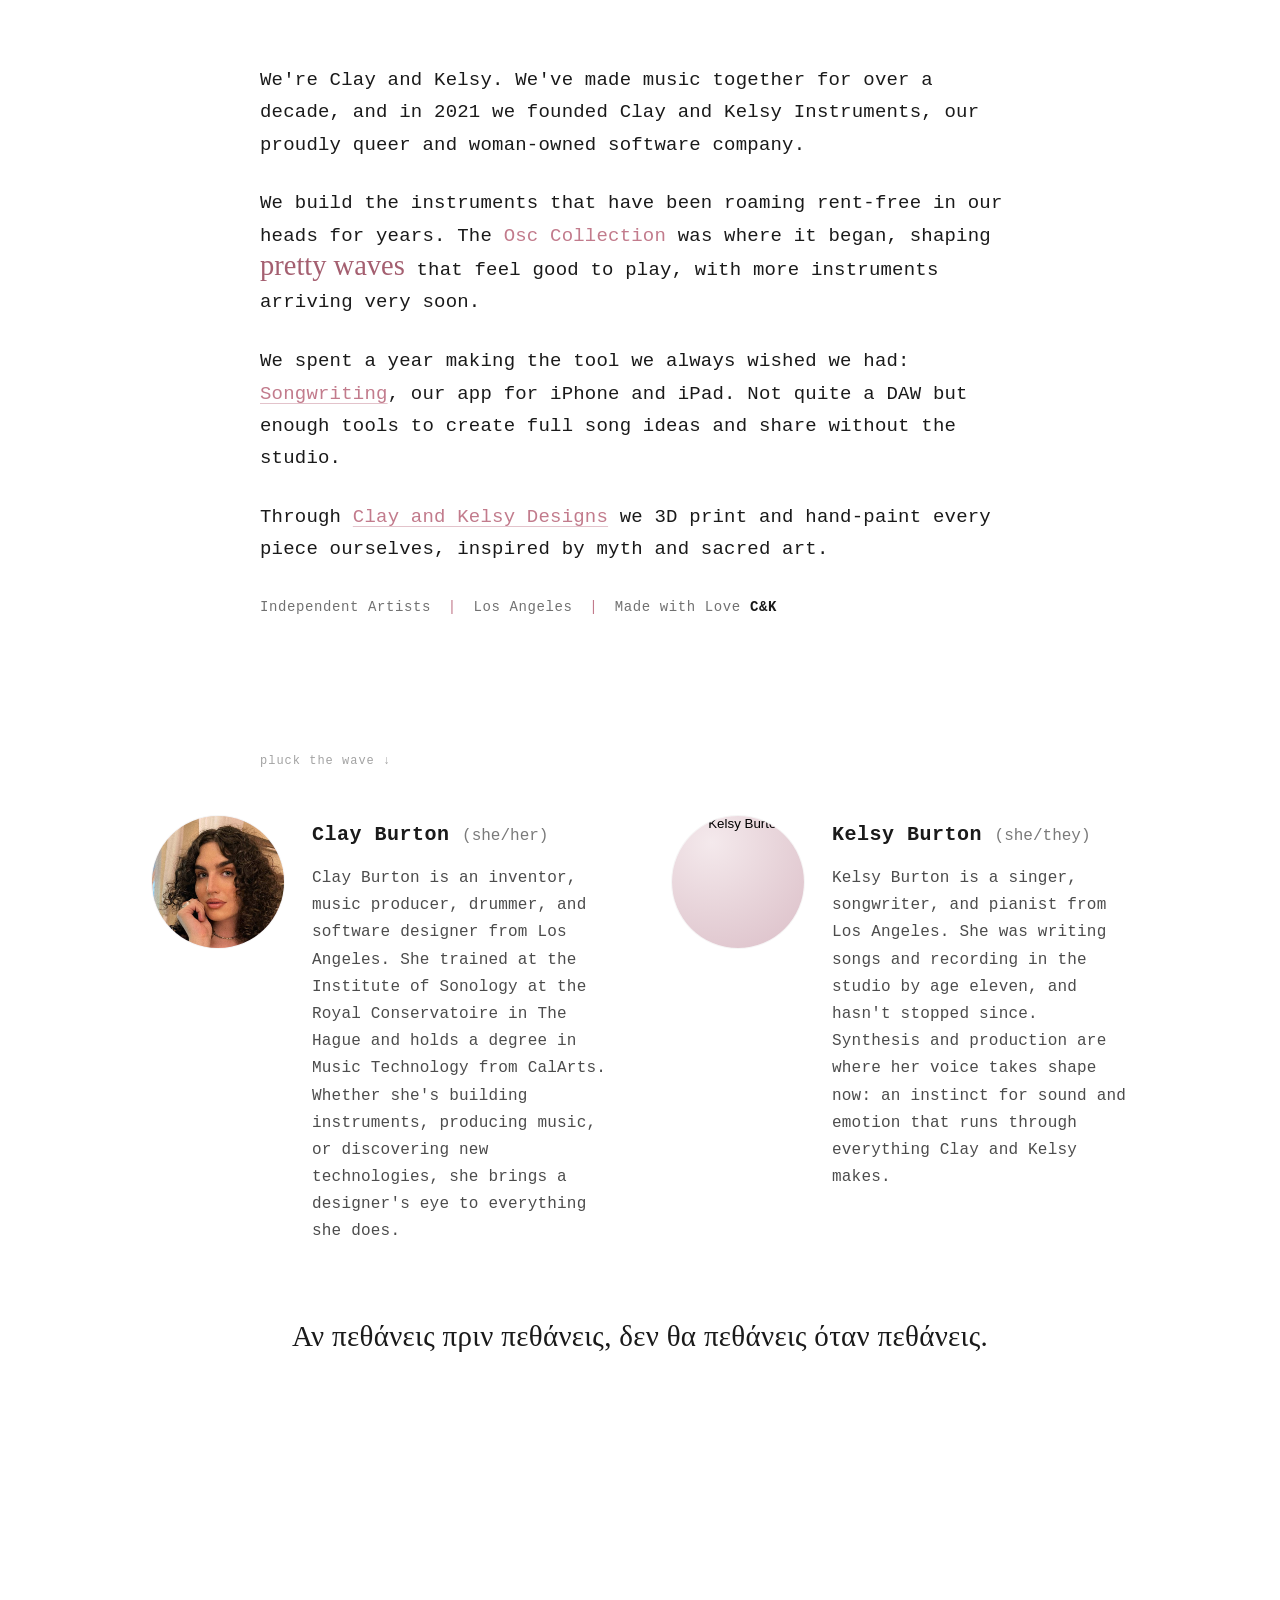
==== commit 962c41f3: "China: fonts from our own address instead of Google (Clay, Nov 20) fonts.css points at the same font" ====
--- a/index.html
+++ b/index.html
@@ -6,9 +6,7 @@
 <title>About | Clay and Kelsy</title>
 <meta name="description" content="Clay and Kelsy: instrument designers, performing artists, and music producers. The story behind Clay and Kelsy Instruments and Clay and Kelsy Designs.">
 <meta name="theme-color" content="#ffffff">
-<link rel="preconnect" href="https://fonts.googleapis.com">
-<link rel="preconnect" href="https://fonts.gstatic.com" crossorigin>
-<link href="https://fonts.googleapis.com/css2?family=Courier+Prime:ital,wght@0,400;0,700;1,400;1,700&family=EB+Garamond:ital@0;1&family=Petit+Formal+Script&display=swap" rel="stylesheet">
+<link rel="stylesheet" href="/cki-about/fonts.css">
 <link rel="stylesheet" href="styles.css?v=17">
 <script type="importmap">
 { "imports": { "three": "https://cdn.jsdelivr.net/npm/three@0.185.1/build/three.module.js" } }
